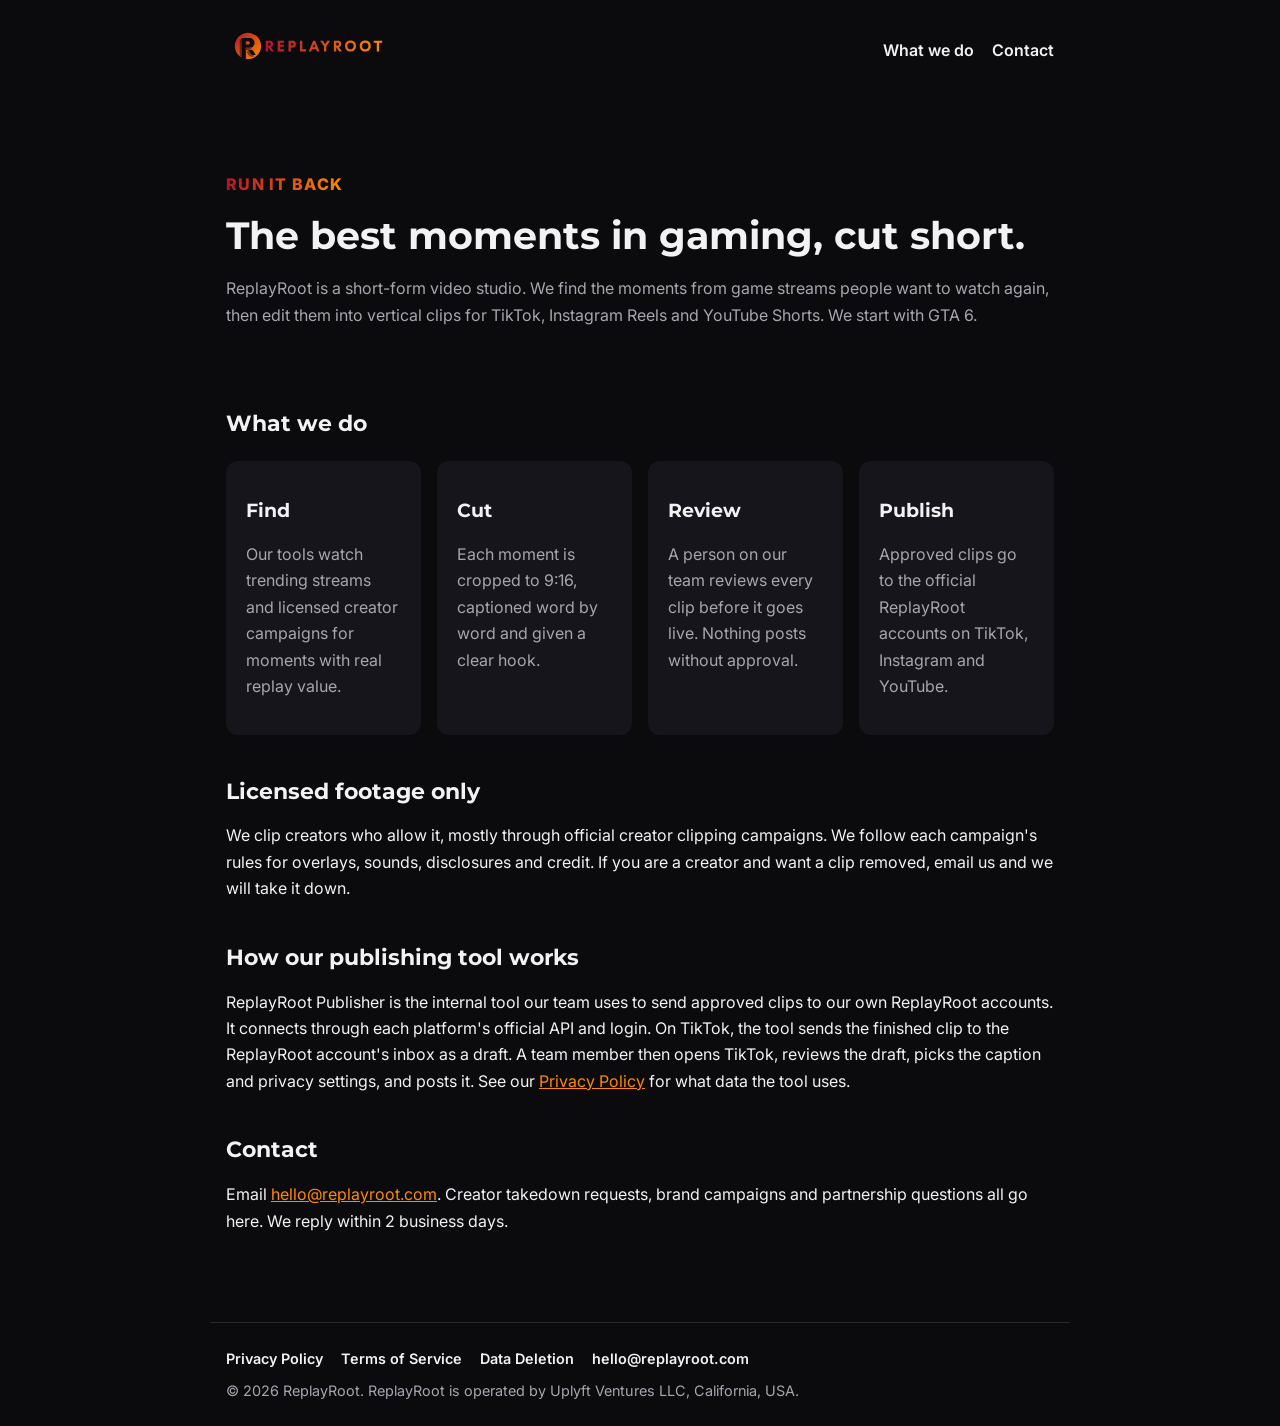
==== index.html @ c59f6ce8 "Publish replayroot.com: home, privacy, terms, data deletion Co-Authored-By: Claude Opus 5.5 <noreply" ====
<!doctype html>
<html lang="en">
<head>
<meta charset="utf-8">
<meta name="viewport" content="width=device-width, initial-scale=1">
<title>ReplayRoot | Run it back</title>
<meta name="description" content="ReplayRoot is a short-form video studio that turns the best gaming stream moments into clips for TikTok, Instagram Reels and YouTube Shorts.">
<meta property="og:title" content="ReplayRoot | Run it back">
<meta property="og:description" content="ReplayRoot is a short-form video studio that turns the best gaming stream moments into clips for TikTok, Instagram Reels and YouTube Shorts.">
<meta property="og:image" content="https://replayroot.com/assets/link-preview.jpg">
<link rel="icon" href="./favicon.ico">
<link rel="apple-touch-icon" href="./assets/apple-touch-icon.png">
<link rel="preconnect" href="https://fonts.googleapis.com">
<link href="https://fonts.googleapis.com/css2?family=Inter:wght@400;600&family=Montserrat:wght@700;800&display=swap" rel="stylesheet">
<link rel="stylesheet" href="./assets/site.css">
</head>
<body>
<header>
<a href="./"><img src="./assets/logo.svg" alt="ReplayRoot"></a>
<nav><a href="./#what">What we do</a><a href="./#contact">Contact</a></nav>
</header>
<main>
<section class="hero">
<span class="tag">Run it back</span>
<h1>The best moments in gaming, cut short.</h1>
<p class="muted">ReplayRoot is a short-form video studio. We find the moments from game streams people want to watch again, then edit them into vertical clips for TikTok, Instagram Reels and YouTube Shorts. We start with GTA 6.</p>
</section>
<section id="what">
<h2>What we do</h2>
<div class="cards">
<div class="card"><h3>Find</h3><p class="muted">Our tools watch trending streams and licensed creator campaigns for moments with real replay value.</p></div>
<div class="card"><h3>Cut</h3><p class="muted">Each moment is cropped to 9:16, captioned word by word and given a clear hook.</p></div>
<div class="card"><h3>Review</h3><p class="muted">A person on our team reviews every clip before it goes live. Nothing posts without approval.</p></div>
<div class="card"><h3>Publish</h3><p class="muted">Approved clips go to the official ReplayRoot accounts on TikTok, Instagram and YouTube.</p></div>
</div>
<h2>Licensed footage only</h2>
<p>We clip creators who allow it, mostly through official creator clipping campaigns. We follow each campaign's rules for overlays, sounds, disclosures and credit. If you are a creator and want a clip removed, email us and we will take it down.</p>
<h2>How our publishing tool works</h2>
<p>ReplayRoot Publisher is the internal tool our team uses to send approved clips to our own ReplayRoot accounts. It connects through each platform's official API and login. On TikTok, the tool sends the finished clip to the ReplayRoot account's inbox as a draft. A team member then opens TikTok, reviews the draft, picks the caption and privacy settings, and posts it. See our <a href="privacy/">Privacy Policy</a> for what data the tool uses.</p>
</section>
<section id="contact">
<h2>Contact</h2>
<p>Email <a href="mailto:hello@replayroot.com">hello@replayroot.com</a>. Creator takedown requests, brand campaigns and partnership questions all go here. We reply within 2 business days.</p>
</section>
</main>
<footer>
<nav><a href="./privacy/">Privacy Policy</a><a href="./terms/">Terms of Service</a><a href="./data-deletion/">Data Deletion</a><a href="mailto:hello@replayroot.com">hello@replayroot.com</a></nav>
<div>&copy; 2026 ReplayRoot. ReplayRoot is operated by Uplyft Ventures LLC, California, USA.</div>
</footer>
</body>
</html>
---- assets/site.css ----
:root{--bg:#0B0B0E;--panel:#15151B;--text:#F2F2F4;--muted:#A6A6B0;--red:#E0431F;--grad:linear-gradient(90deg,#B5122E,#FF8A00)}
*{box-sizing:border-box}
body{margin:0;background:var(--bg);color:var(--text);font:16px/1.65 Inter,system-ui,-apple-system,Segoe UI,Roboto,sans-serif}
a{color:#FF8A00}
header,main,footer{max-width:860px;margin:0 auto;padding:24px 16px}
header{display:flex;align-items:center;justify-content:space-between;gap:16px}
header img{height:44px;width:auto}
header nav a,footer nav a{color:var(--text);text-decoration:none;margin-left:18px;font-weight:600}
h1,h2,h3{font-family:Montserrat,Inter,sans-serif;line-height:1.2}
h1{font-size:2.4rem;margin:.4em 0}
h2{font-size:1.35rem;margin-top:2em}
.hero{padding:48px 0 24px}
.tag{display:inline-block;background:var(--grad);-webkit-background-clip:text;background-clip:text;color:transparent;font-weight:800;letter-spacing:.08em;text-transform:uppercase}
.cards{display:grid;grid-template-columns:repeat(auto-fit,minmax(180px,1fr));gap:16px;margin:24px 0}
.card{background:var(--panel);border-radius:12px;padding:20px}
.muted{color:var(--muted)}
footer{border-top:1px solid #26262E;margin-top:48px;font-size:.9rem;color:var(--muted)}
footer nav{margin-bottom:8px}
footer nav a{margin:0 18px 0 0}
table{border-collapse:collapse;width:100%}
td,th{border:1px solid #26262E;padding:8px;text-align:left;vertical-align:top}
@media (max-width:560px){header nav a{margin-left:10px;font-size:.9rem}h1{font-size:1.8rem}}
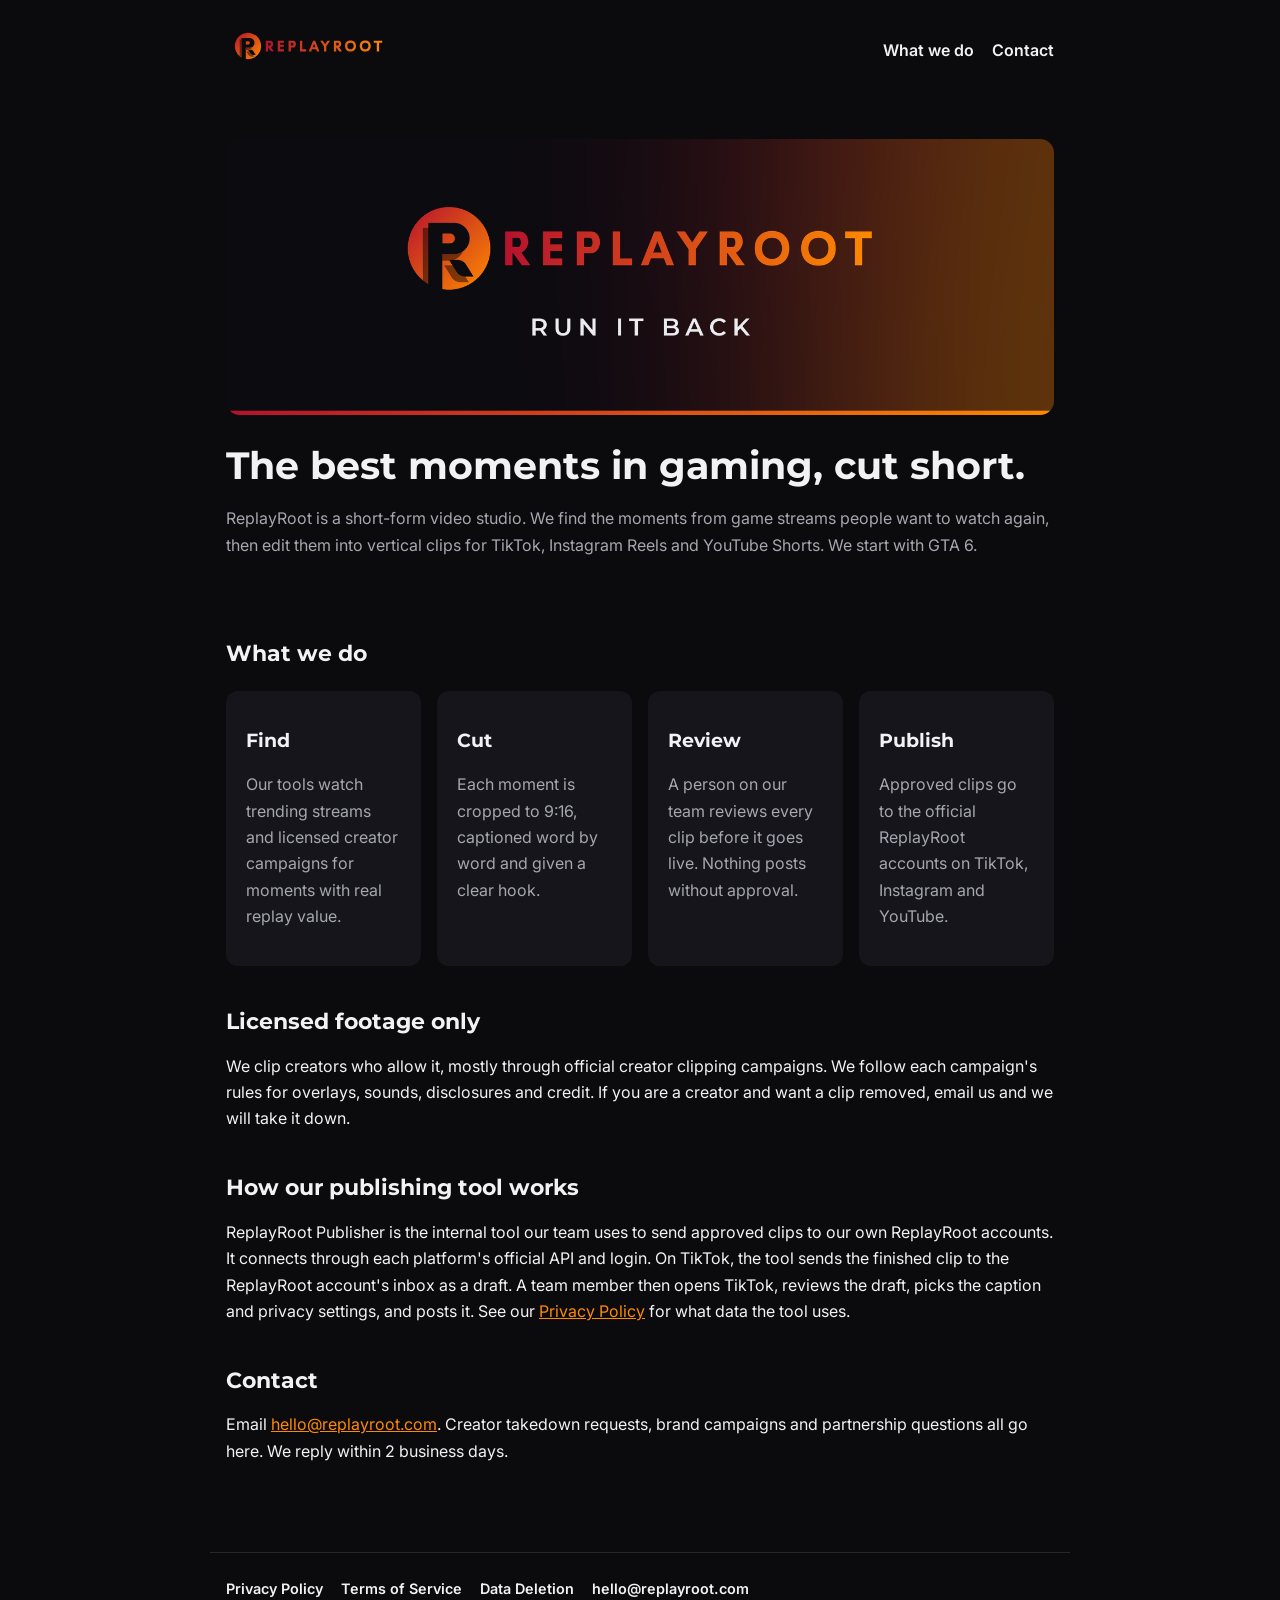
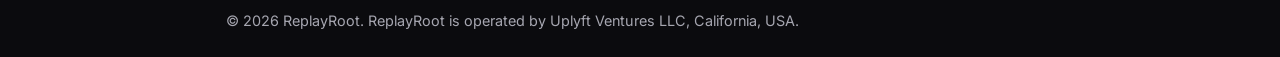
==== commit 3d3800af: "Add brand banner to home page Co-Authored-By: Claude Opus 5.5 <noreply@anthropic.com> Claude-Session" ====
--- a/index.html
+++ b/index.html
@@ -21,7 +21,7 @@
 </header>
 <main>
 <section class="hero">
-<span class="tag">Run it back</span>
+<img class="banner" src="./assets/banner.png" alt="ReplayRoot. Run it back." width="1500" height="500">
 <h1>The best moments in gaming, cut short.</h1>
 <p class="muted">ReplayRoot is a short-form video studio. We find the moments from game streams people want to watch again, then edit them into vertical clips for TikTok, Instagram Reels and YouTube Shorts. We start with GTA 6.</p>
 </section>
--- a/assets/site.css
+++ b/assets/site.css
@@ -9,7 +9,8 @@
 h1,h2,h3{font-family:Montserrat,Inter,sans-serif;line-height:1.2}
 h1{font-size:2.4rem;margin:.4em 0}
 h2{font-size:1.35rem;margin-top:2em}
-.hero{padding:48px 0 24px}
+.hero{padding:16px 0 24px}
+.banner{display:block;width:100%;height:auto;border-radius:14px;margin-bottom:28px}
 .tag{display:inline-block;background:var(--grad);-webkit-background-clip:text;background-clip:text;color:transparent;font-weight:800;letter-spacing:.08em;text-transform:uppercase}
 .cards{display:grid;grid-template-columns:repeat(auto-fit,minmax(180px,1fr));gap:16px;margin:24px 0}
 .card{background:var(--panel);border-radius:12px;padding:20px}
